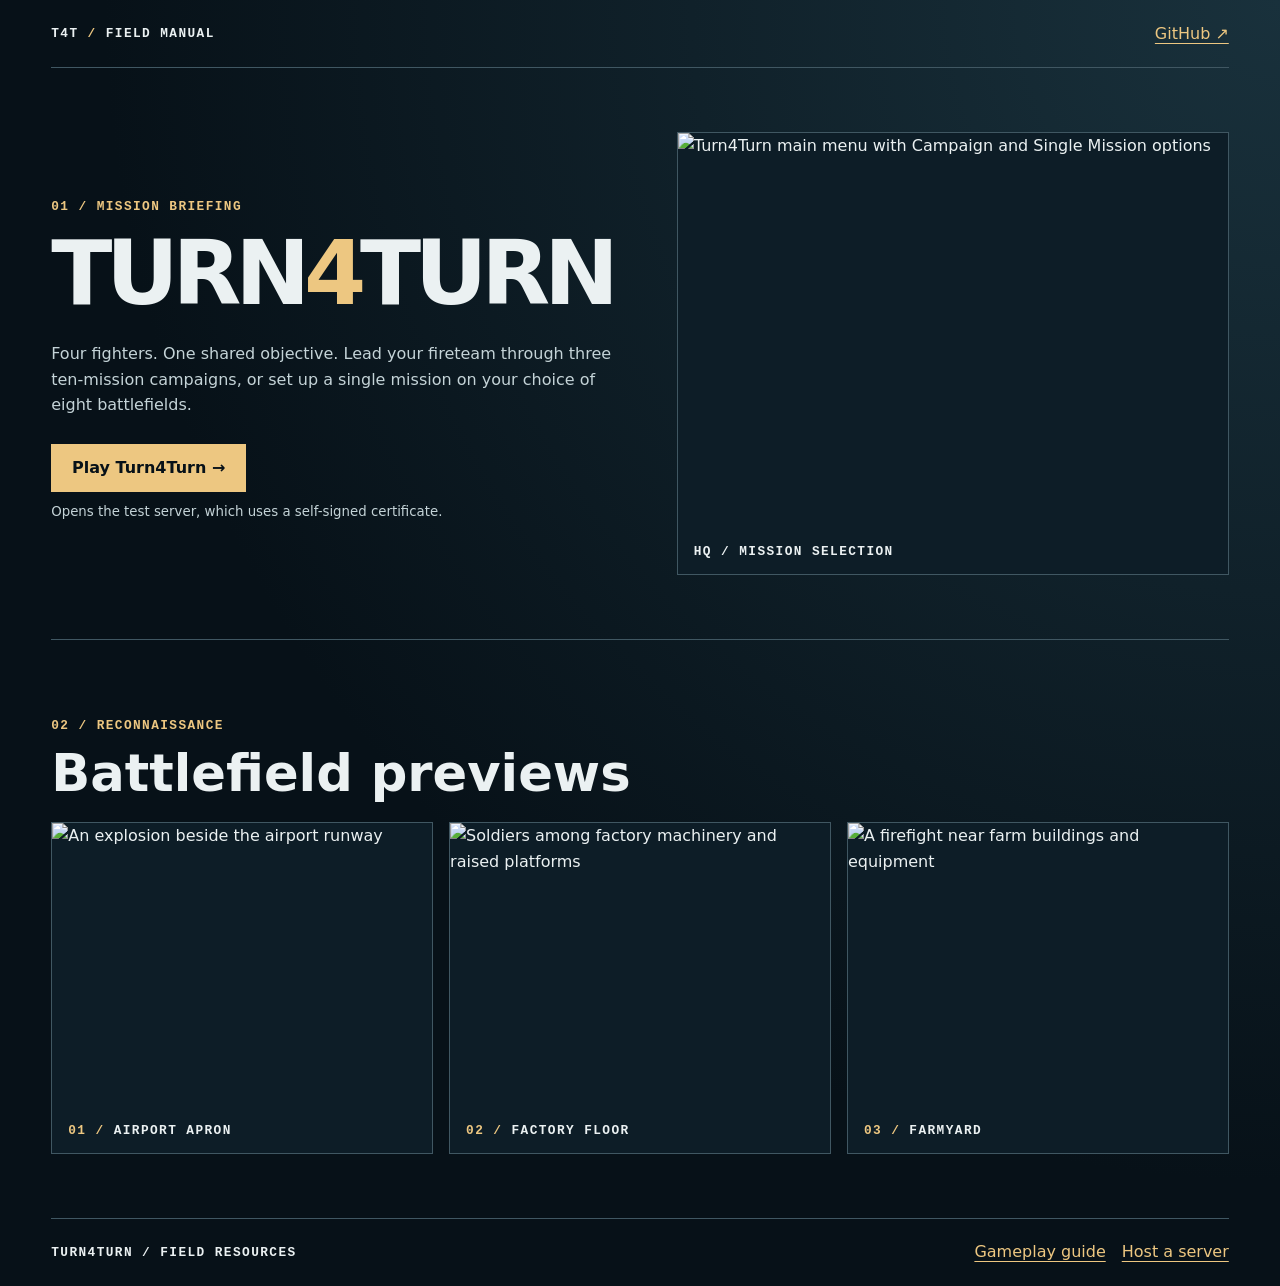
==== docs/index.html @ 9d26b487 "github pages added" ====
<!doctype html>
<html lang="en">
<head>
  <meta charset="utf-8">
  <meta name="viewport" content="width=device-width, initial-scale=1">
  <meta name="description" content="Command a four-person fireteam in Turn4Turn, a turn-based tactical game for your browser.">
  <title>Turn4Turn | Mission briefing</title>
  <link rel="stylesheet" href="briefing.css">
</head>
<body>
  <header><b>T4T <span>/</span> FIELD MANUAL</b><a href="https://github.com/keuperj/Turn4Turn">GitHub ↗</a></header>
  <main>
    <section class="briefing" aria-labelledby="title">
      <div>
        <p class="label">01 / Mission briefing</p>
        <h1 id="title">Turn<span>4</span>Turn</h1>
        <p>Four fighters. One shared objective. Lead your fireteam through three ten-mission campaigns, or set up a single mission on your choice of eight battlefields.</p>
        <a class="deploy" href="https://92.205.18.100:8080/">Play Turn4Turn →</a>
        <small>Opens the test server, which uses a self-signed certificate.</small>
      </div>
      <figure><img src="screenshots/landing.png" width="1600" height="1151" alt="Turn4Turn main menu with Campaign and Single Mission options"><figcaption>HQ / Mission selection</figcaption></figure>
    </section>
    <section aria-labelledby="sectors">
      <p class="label">02 / Reconnaissance</p>
      <h2 id="sectors">Battlefield previews</h2>
      <div class="gallery">
        <figure><img loading="lazy" src="screenshots/airport-combat.jpg" alt="An explosion beside the airport runway"><figcaption><span>01 / </span>Airport apron</figcaption></figure>
        <figure><img loading="lazy" src="screenshots/factory-combat.jpg" alt="Soldiers among factory machinery and raised platforms"><figcaption><span>02 / </span>Factory floor</figcaption></figure>
        <figure><img loading="lazy" src="screenshots/farm-combat.jpg" alt="A firefight near farm buildings and equipment"><figcaption><span>03 / </span>Farmyard</figcaption></figure>
      </div>
    </section>
  </main>
  <footer><b>Turn4Turn / Field resources</b><nav aria-label="Resources"><a href="https://github.com/keuperj/Turn4Turn/blob/main/docs/gameplay.md">Gameplay guide</a><a href="https://github.com/keuperj/Turn4Turn/blob/main/docs/setup.md">Host a server</a></nav></footer>
</body>
</html>
---- docs/briefing.css ----
:root { color-scheme: dark; --gold: #edc781; --line: #405762; }
* { box-sizing: border-box; }
body { margin: 0 auto; width: min(1180px, 92%); color: #ebf1f2; background: radial-gradient(ellipse at top right, #19313c, transparent 65%) #071118; font: 1rem/1.6 system-ui, sans-serif; }
header, footer, nav { display: flex; flex-wrap: wrap; align-items: center; justify-content: space-between; gap: 1rem; }
header, footer { padding: 1.3rem 0; }
header { border-bottom: 1px solid var(--line); }
header b, .label, figcaption, footer b { font: bold .8rem/1.5 monospace; text-transform: uppercase; letter-spacing: .11em; }
a { color: var(--gold); text-underline-offset: .22em; }
a:hover { color: white; }
a:focus-visible { outline: 3px solid white; outline-offset: 4px; }
.briefing { display: grid; grid-template-columns: 1fr 1fr; align-items: center; gap: clamp(2rem, 5vw, 5rem); }
section { padding: clamp(2rem, 5vw, 5rem) 0; border-bottom: 1px solid var(--line); }
.label, span { color: var(--gold); }
h1, h2 { line-height: 1; margin: .6rem 0 1.4rem; }
h1 { text-transform: uppercase; letter-spacing: -.07em; font-size: clamp(3rem, 7vw, 6rem); }
h2 { font-size: clamp(2rem, 4vw, 3.4rem); }
.briefing p:not(.label), small { color: #c4d3d7; }
.deploy { display: inline-block; background: var(--gold); color: #071118; padding: .7rem 1.3rem; margin: .6rem 0; font-weight: bold; text-decoration: none; }
.deploy:hover { color: #071118; background: #ffe1a6; }
small { display: block; }
figure { margin: 0; background: #0d1d27; border: 1px solid var(--line); }
img { width: 100%; height: auto; display: block; }
figcaption { padding: .8rem 1rem; }
.gallery { display: grid; grid-template-columns: repeat(3, 1fr); gap: 1rem; }
.gallery img { aspect-ratio: 4 / 3; object-fit: cover; }
@media (max-width: 720px) {
  .briefing, .gallery { grid-template-columns: 1fr; }
}
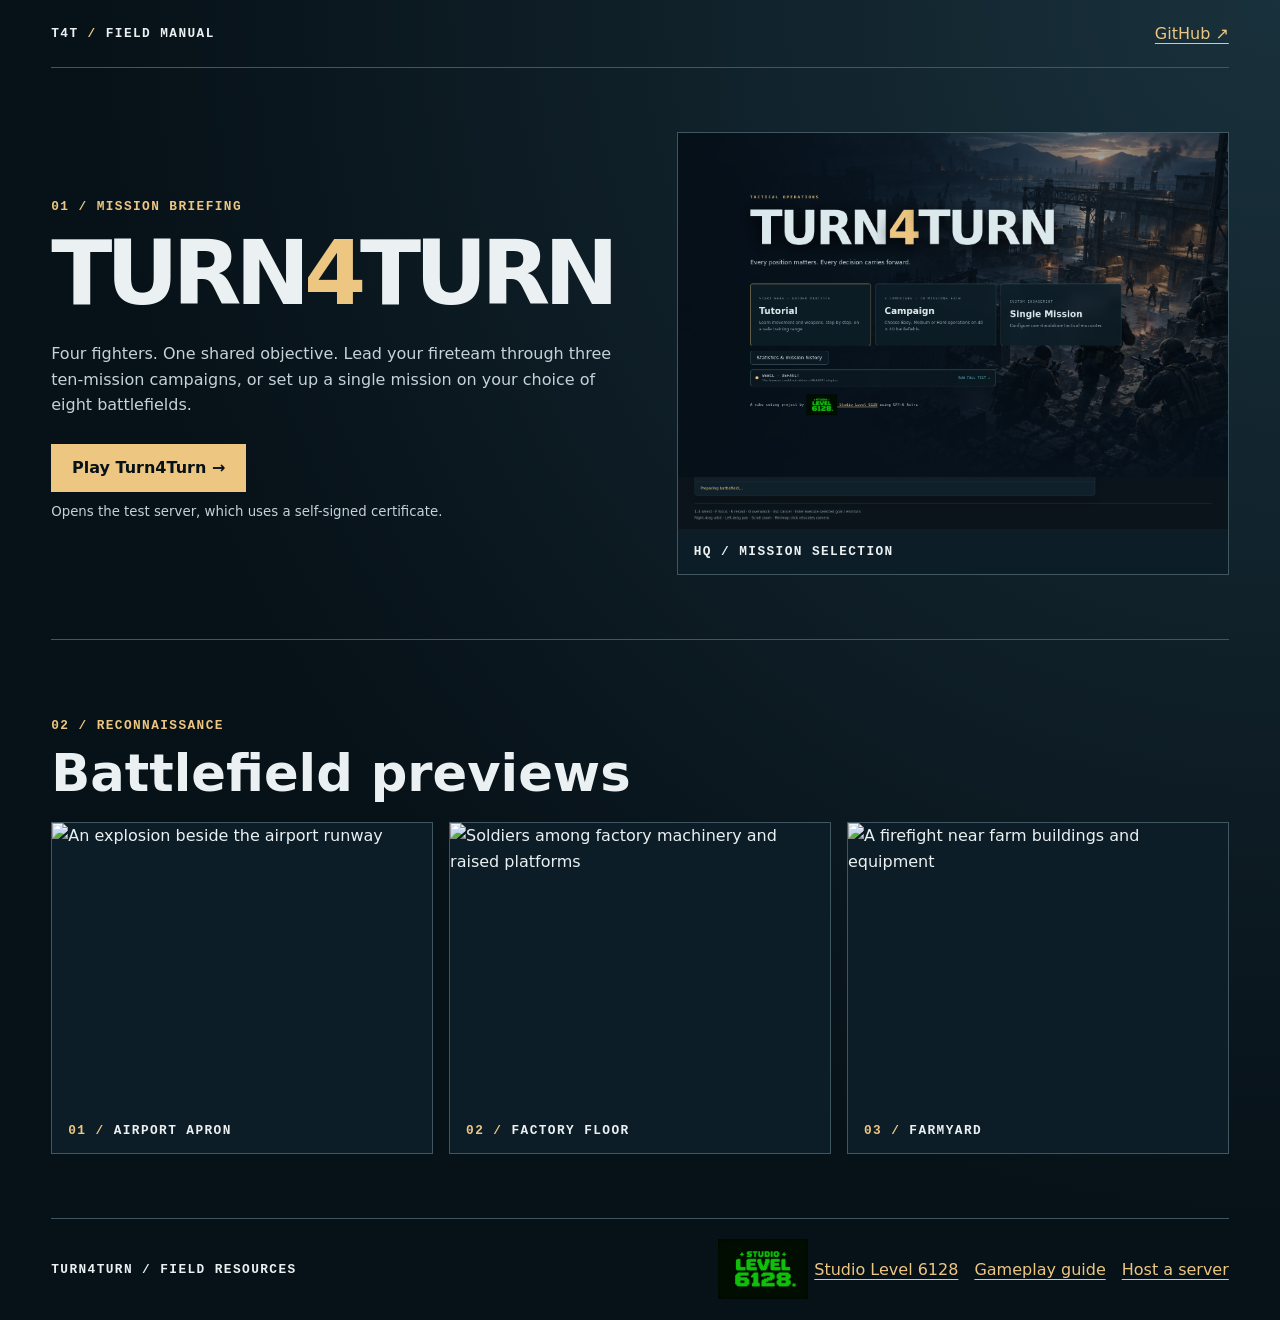
==== commit b22a9af3: "repo change and Studio branding" ====
--- a/docs/index.html
+++ b/docs/index.html
@@ -8,7 +8,7 @@
   <link rel="stylesheet" href="briefing.css">
 </head>
 <body>
-  <header><b>T4T <span>/</span> FIELD MANUAL</b><a href="https://github.com/keuperj/Turn4Turn">GitHub ↗</a></header>
+  <header><b>T4T <span>/</span> FIELD MANUAL</b><a href="https://github.com/Studio-Level-6128/Turn4Turn">GitHub ↗</a></header>
   <main>
     <section class="briefing" aria-labelledby="title">
       <div>
@@ -30,6 +30,6 @@
       </div>
     </section>
   </main>
-  <footer><b>Turn4Turn / Field resources</b><nav aria-label="Resources"><a href="https://github.com/keuperj/Turn4Turn/blob/main/docs/gameplay.md">Gameplay guide</a><a href="https://github.com/keuperj/Turn4Turn/blob/main/docs/setup.md">Host a server</a></nav></footer>
+  <footer><b>Turn4Turn / Field resources</b><nav aria-label="Resources"><a class="studio-credit" href="https://studio-level-6128.github.io/website"><img src="assets/studio-level-6128.png" width="90" height="60" alt=""> Studio Level 6128</a><a href="https://github.com/Studio-Level-6128/Turn4Turn/blob/main/docs/gameplay.md">Gameplay guide</a><a href="https://github.com/Studio-Level-6128/Turn4Turn/blob/main/docs/setup.md">Host a server</a></nav></footer>
 </body>
 </html>
--- a/docs/briefing.css
+++ b/docs/briefing.css
@@ -22,6 +22,8 @@
 img { width: 100%; height: auto; display: block; }
 figcaption { padding: .8rem 1rem; }
 .gallery { display: grid; grid-template-columns: repeat(3, 1fr); gap: 1rem; }
+.studio-credit { display: inline-flex; align-items: center; gap: .4rem; }
+.studio-credit img { width: 90px; }
 .gallery img { aspect-ratio: 4 / 3; object-fit: cover; }
 @media (max-width: 720px) {
   .briefing, .gallery { grid-template-columns: 1fr; }
